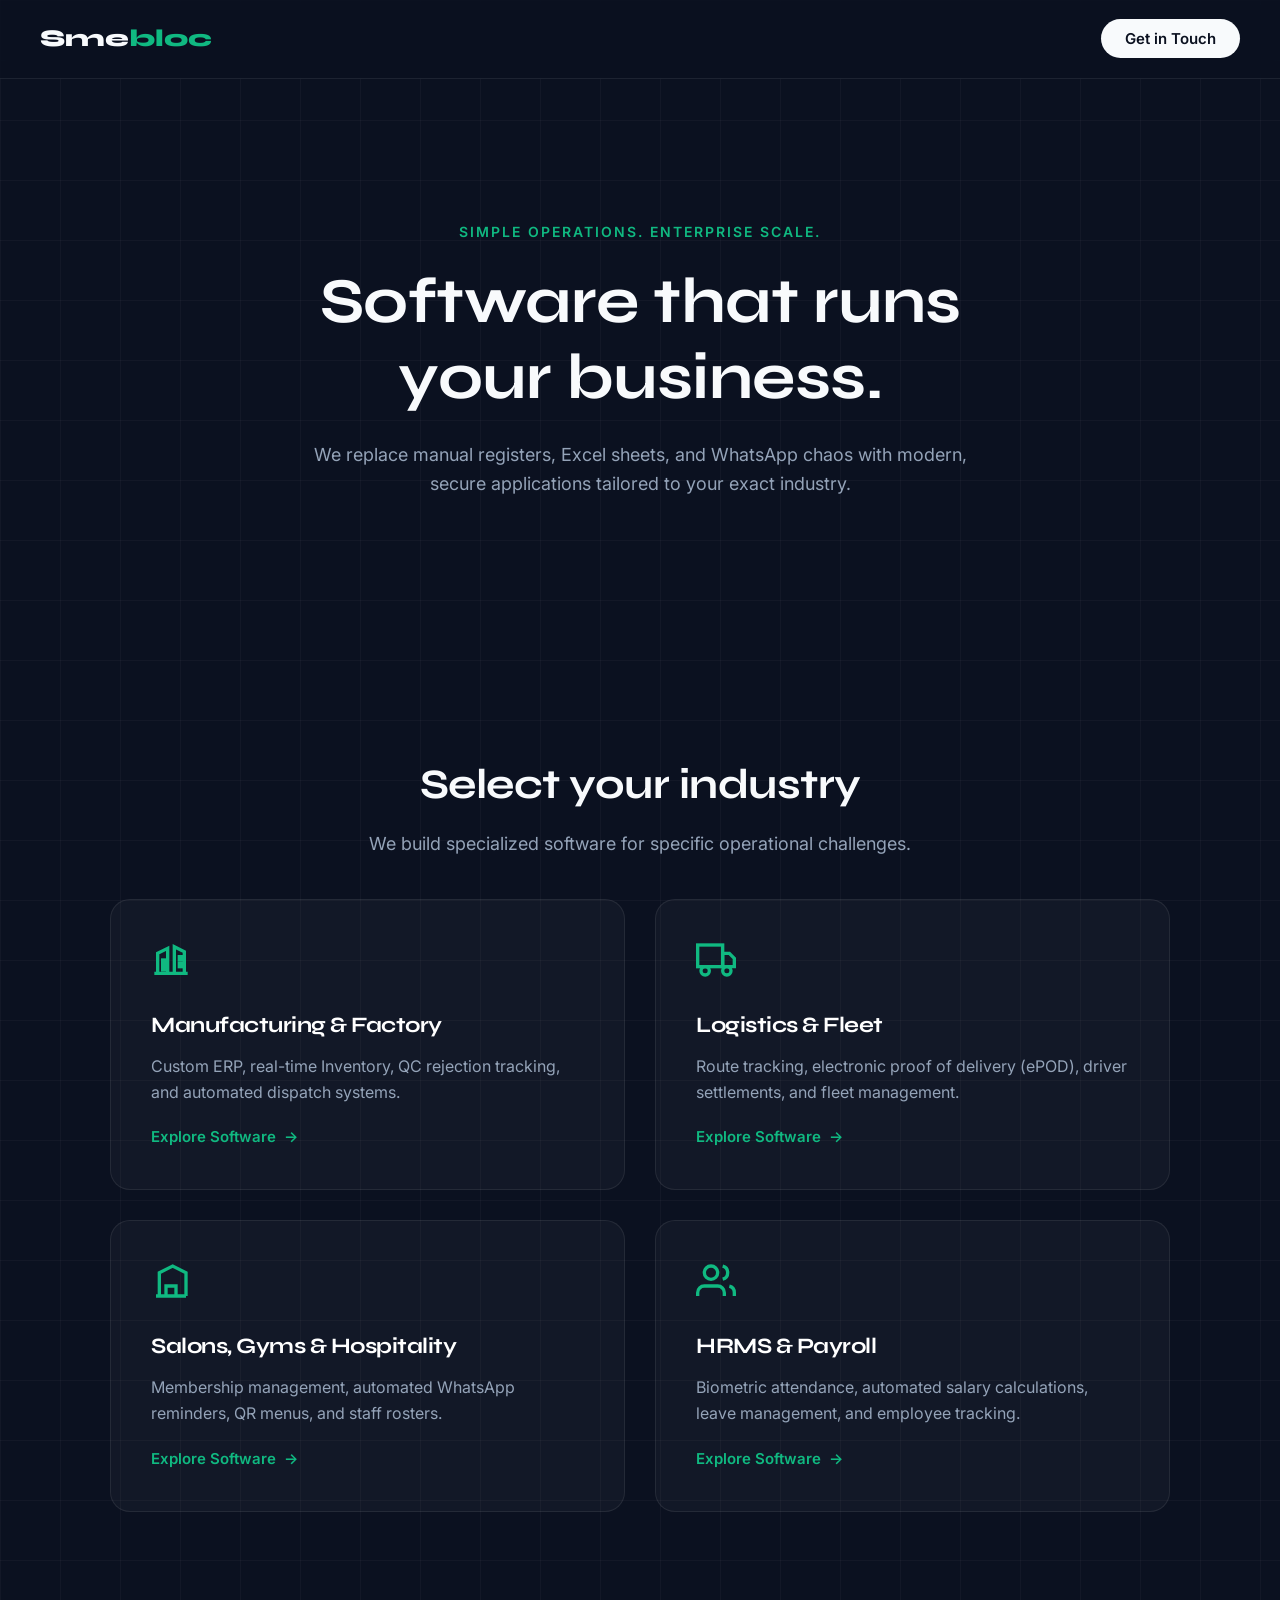
==== index.html @ c854d6fe "Add files via upload" ====
<!DOCTYPE html>
<html lang="en">
<head>
<meta charset="utf-8">
<meta name="viewport" content="width=device-width,initial-scale=1">
<title>Smebloc — Enterprise Software for SMEs</title>
<link rel="stylesheet" href="style.css">
</head>
<body>

<nav>
  <a href="index.html" class="logo">Sme<span>bloc</span></a>
  <div class="nav-links">
    <a href="https://wa.me/91XXXXXXXXXX" class="btn-nav">Get in Touch</a>
  </div>
</nav>

<section class="hero">
  <div class="tag">Simple Operations. Enterprise Scale.</div>
  <h1>Software that runs<br>your business.</h1>
  <p>We replace manual registers, Excel sheets, and WhatsApp chaos with modern, secure applications tailored to your exact industry.</p>
</section>

<section style="padding-top: 0;">
  <div class="text-center">
    <h2>Select your industry</h2>
    <p>We build specialized software for specific operational challenges.</p>
  </div>

  <div class="grid-2">
    <!-- Manufacturing -->
    <a href="manufacturing.html" class="card">
      <svg class="icon-svg" viewBox="0 0 24 24" fill="none" stroke="currentColor" stroke-width="2">
        <path d="M2 20h20M4 20V8l6-3v15M14 20V4l6 3v13"/><rect x="7" y="12" width="2" height="2"/><rect x="7" y="16" width="2" height="2"/><rect x="17" y="10" width="2" height="2"/><rect x="17" y="14" width="2" height="2"/>
      </svg>
      <h3>Manufacturing & Factory</h3>
      <p>Custom ERP, real-time Inventory, QC rejection tracking, and automated dispatch systems.</p>
      <div class="link-arrow">Explore Software <span>→</span></div>
    </a>

    <!-- Logistics -->
    <a href="logistics.html" class="card">
      <svg class="icon-svg" viewBox="0 0 24 24" fill="none" stroke="currentColor" stroke-width="2">
        <rect x="1" y="3" width="15" height="13"/><polygon points="16 8 20 8 23 11 23 16 16 16 16 8"/><circle cx="5.5" cy="18.5" r="2.5"/><circle cx="18.5" cy="18.5" r="2.5"/>
      </svg>
      <h3>Logistics & Fleet</h3>
      <p>Route tracking, electronic proof of delivery (ePOD), driver settlements, and fleet management.</p>
      <div class="link-arrow">Explore Software <span>→</span></div>
    </a>

    <!-- Hospitality & Local -->
    <a href="hospitality.html" class="card">
      <svg class="icon-svg" viewBox="0 0 24 24" fill="none" stroke="currentColor" stroke-width="2">
        <path d="M3 21h18M5 21V7l8-4 8 4v14M9 21v-6h6v6"/>
      </svg>
      <h3>Salons, Gyms & Hospitality</h3>
      <p>Membership management, automated WhatsApp reminders, QR menus, and staff rosters.</p>
      <div class="link-arrow">Explore Software <span>→</span></div>
    </a>

    <!-- HRMS -->
    <a href="hrms.html" class="card">
      <svg class="icon-svg" viewBox="0 0 24 24" fill="none" stroke="currentColor" stroke-width="2">
        <path d="M17 21v-2a4 4 0 0 0-4-4H5a4 4 0 0 0-4 4v2"/><circle cx="9" cy="7" r="4"/><path d="M23 21v-2a4 4 0 0 0-3-3.87"/><path d="M16 3.13a4 4 0 0 1 0 7.75"/>
      </svg>
      <h3>HRMS & Payroll</h3>
      <p>Biometric attendance, automated salary calculations, leave management, and employee tracking.</p>
      <div class="link-arrow">Explore Software <span>→</span></div>
    </a>
  </div>
</section>

</body>
</html>
---- style.css ----
@import url('https://fonts.googleapis.com/css2?family=Inter:wght@400;500;600&family=Syne:wght@700;800&display=swap');

:root {
  --bg: #0b1120;
  --text: #f8fafc;
  --text-muted: #94a3b8;
  --brand: #10b981;
  --brand-blue: #3b82f6;
  --surface: rgba(255, 255, 255, 0.03);
  --border: rgba(255, 255, 255, 0.08);
}

* { box-sizing: border-box; margin: 0; padding: 0; }
body {
  background-color: var(--bg);
  background-image: linear-gradient(rgba(255,255,255,0.03) 1px, transparent 1px), linear-gradient(90deg, rgba(255,255,255,0.03) 1px, transparent 1px);
  background-size: 60px 60px;
  color: var(--text);
  font-family: 'Inter', sans-serif;
  line-height: 1.6;
  overflow-x: hidden;
}

/* Navbar */
nav {
  position: fixed; top: 0; left: 0; right: 0; z-index: 100;
  padding: 20px 40px; display: flex; justify-content: space-between; align-items: center;
  background: rgba(11, 17, 32, 0.8); backdrop-filter: blur(10px); border-bottom: 1px solid var(--border);
}
.logo { font-family: 'Syne', sans-serif; font-size: 24px; font-weight: 800; text-decoration: none; color: var(--text); }
.logo span { color: var(--brand); }
.nav-links a { color: var(--text-muted); text-decoration: none; margin-left: 30px; font-size: 15px; transition: color 0.3s; }
.nav-links a:hover { color: var(--brand); }
.btn-nav { background: var(--text); color: var(--bg) !important; padding: 10px 24px; border-radius: 50px; font-weight: 600; }

/* Typography */
h1, h2, h3 { font-family: 'Syne', sans-serif; line-height: 1.2; letter-spacing: -0.5px; }
h1 { font-size: clamp(40px, 6vw, 64px); margin-bottom: 24px; }
h2 { font-size: clamp(28px, 4vw, 42px); margin-bottom: 20px; margin-top: 40px;}
h3 { font-size: 22px; margin-bottom: 16px; color: #fff;}
p { color: var(--text-muted); font-size: 18px; }

/* Sections */
section { padding: 120px 20px; max-width: 1100px; margin: 0 auto; }
.text-center { text-align: center; }

/* Hero */
.hero { height: 80vh; display: flex; flex-direction: column; justify-content: center; align-items: center; text-align: center; }
.tag { color: var(--brand); font-weight: 600; text-transform: uppercase; letter-spacing: 2px; font-size: 14px; margin-bottom: 20px; }
.hero p { max-width: 700px; margin: 0 auto; }

/* Cards Grid */
.grid-2 { display: grid; grid-template-columns: 1fr 1fr; gap: 30px; margin-top: 40px; }
.grid-3 { display: grid; grid-template-columns: repeat(3, 1fr); gap: 30px; margin-top: 40px; }
@media (max-width: 768px) { .grid-2, .grid-3 { grid-template-columns: 1fr; } }

.card {
  background: var(--surface); border: 1px solid var(--border); border-radius: 20px;
  padding: 40px; transition: all 0.3s; position: relative; overflow: hidden; text-decoration: none; display: block;
}
.card:hover { border-color: var(--brand); transform: translateY(-5px); background: rgba(255,255,255,0.05); }
.icon-svg { width: 40px; height: 40px; margin-bottom: 24px; stroke: var(--brand); }
.card p { font-size: 16px; margin-bottom: 20px; }
.link-arrow { color: var(--brand); font-weight: 600; display: flex; align-items: center; gap: 8px; font-size: 15px; }

/* Detailed Feature List */
.detail-block {
  background: rgba(255, 255, 255, 0.02);
  border-left: 3px solid var(--brand);
  padding: 30px;
  margin-bottom: 30px;
  border-radius: 0 16px 16px 0;
}
.detail-block h3 { margin-bottom: 10px; font-size: 24px;}
.detail-block p { font-size: 16px; margin-bottom: 15px; }
.feature-list { list-style: none; }
.feature-list li { position: relative; padding-left: 24px; margin-bottom: 10px; color: var(--text-muted); font-size: 15px;}
.feature-list li::before {
  content: "→"; position: absolute; left: 0; color: var(--brand); font-weight: bold;
}

/* Buttons */
.btn {
  display: inline-flex; align-items: center; justify-content: center;
  background: var(--brand); color: #fff; padding: 16px 36px; border-radius: 50px;
  font-size: 16px; font-weight: 600; text-decoration: none; transition: all 0.3s;
}
.btn:hover { background: #059669; transform: translateY(-3px); }
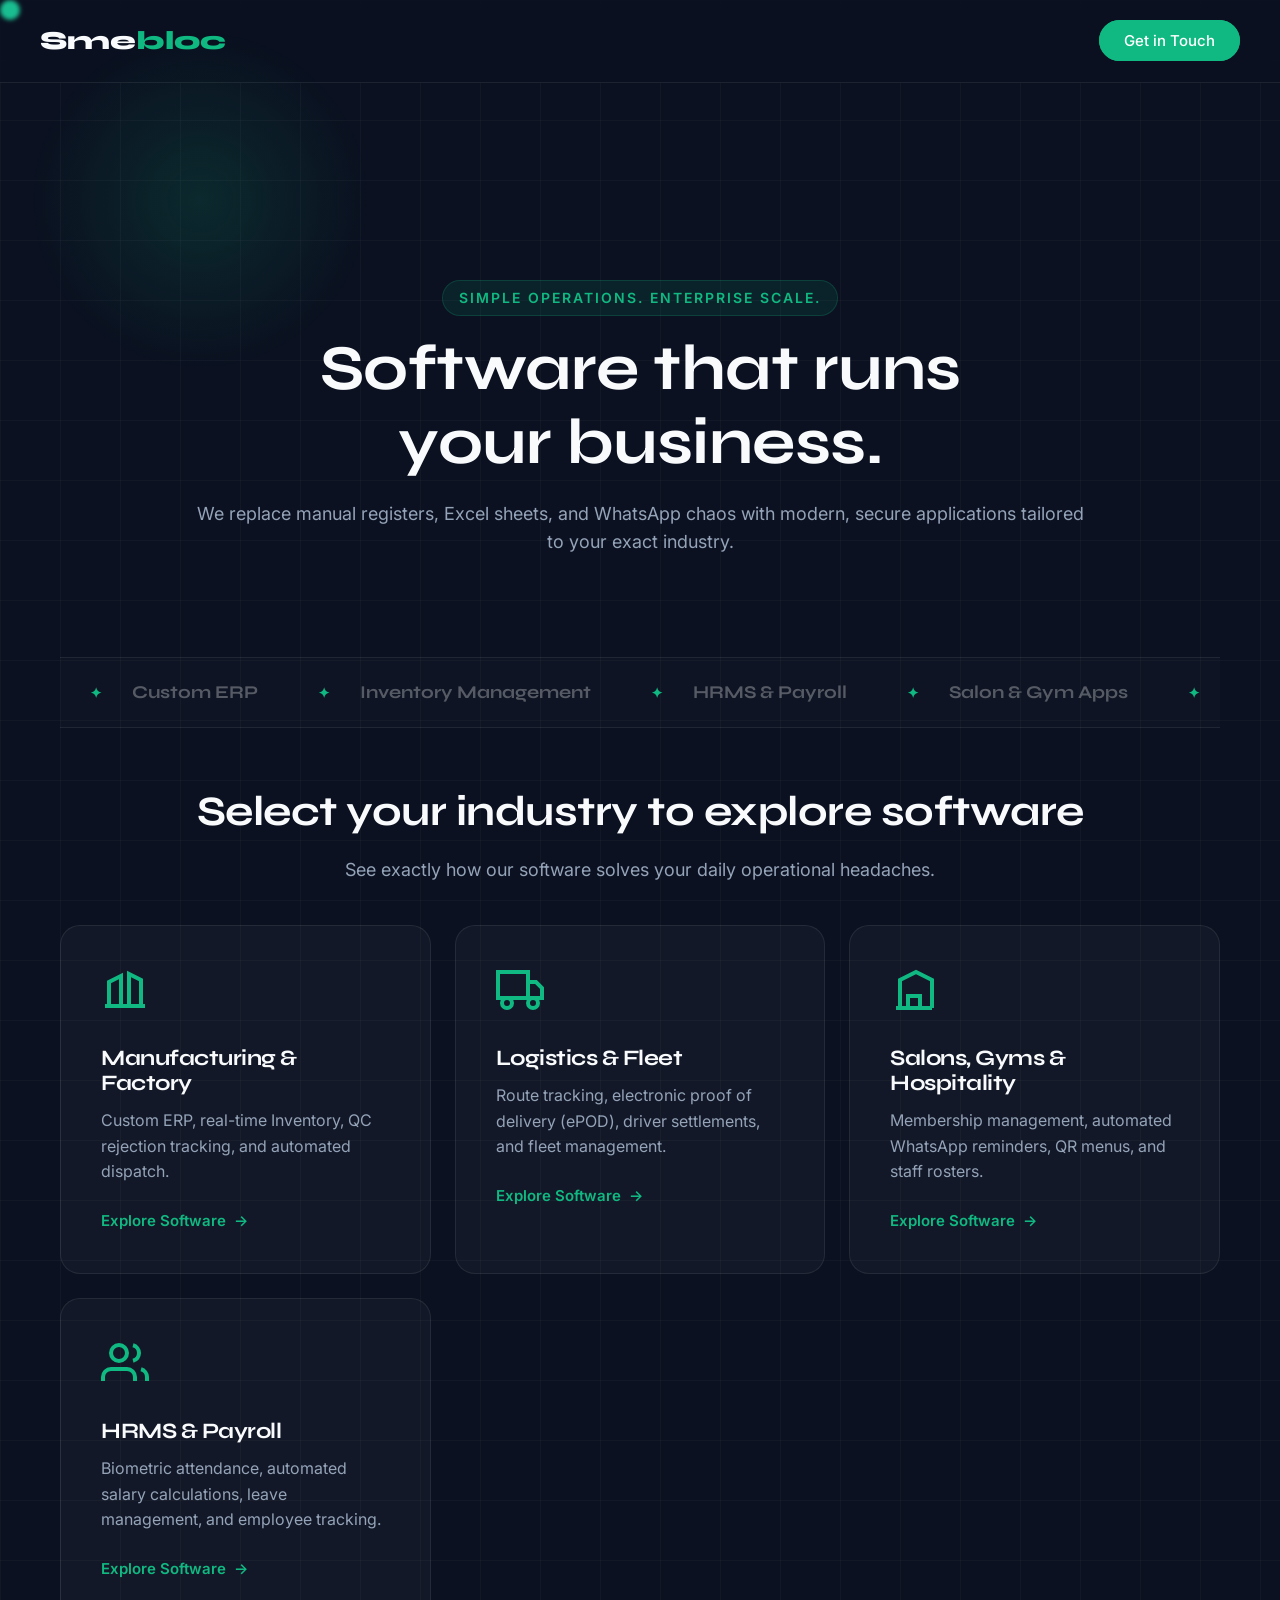
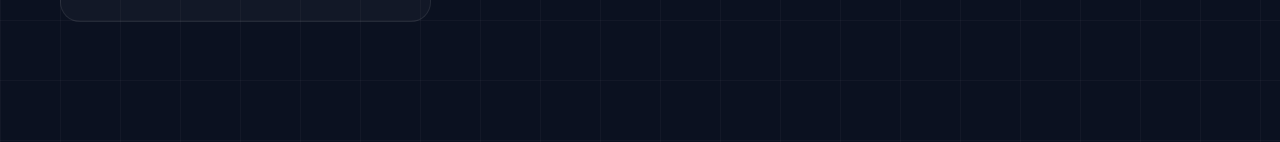
==== commit a2d2af57: "Update index.html" ====
--- a/index.html
+++ b/index.html
@@ -8,67 +8,82 @@
 </head>
 <body>
 
+<div id="cursor"></div>
+<div id="cursor-blur"></div>
+
 <nav>
   <a href="index.html" class="logo">Sme<span>bloc</span></a>
   <div class="nav-links">
-    <a href="https://wa.me/91XXXXXXXXXX" class="btn-nav">Get in Touch</a>
+    <a href="https://wa.me/91XXXXXXXXXX" class="btn-nav" target="_blank">Get in Touch</a>
   </div>
 </nav>
 
-<section class="hero">
-  <div class="tag">Simple Operations. Enterprise Scale.</div>
-  <h1>Software that runs<br>your business.</h1>
-  <p>We replace manual registers, Excel sheets, and WhatsApp chaos with modern, secure applications tailored to your exact industry.</p>
-</section>
-
-<section style="padding-top: 0;">
-  <div class="text-center">
-    <h2>Select your industry</h2>
-    <p>We build specialized software for specific operational challenges.</p>
+<section>
+  <div class="hero">
+    <div class="tag">Simple Operations. Enterprise Scale.</div>
+    <h1>Software that runs<br>your business.</h1>
+    <p>We replace manual registers, Excel sheets, and WhatsApp chaos with modern, secure applications tailored to your exact industry.</p>
   </div>
 
-  <div class="grid-2">
-    <!-- Manufacturing -->
+  <div class="marquee-wrap">
+    <div class="marquee">
+      <span>Custom ERP</span><span>Inventory Management</span><span>HRMS & Payroll</span><span>Salon & Gym Apps</span><span>QC & Rejection Tracking</span><span>ePOD Logistics</span>
+      <span>Custom ERP</span><span>Inventory Management</span><span>HRMS & Payroll</span><span>Salon & Gym Apps</span><span>QC & Rejection Tracking</span><span>ePOD Logistics</span>
+    </div>
+  </div>
+
+  <div style="text-align: center;">
+    <h2>Select your industry to explore software</h2>
+    <p>See exactly how our software solves your daily operational headaches.</p>
+  </div>
+
+  <div class="grid">
     <a href="manufacturing.html" class="card">
-      <svg class="icon-svg" viewBox="0 0 24 24" fill="none" stroke="currentColor" stroke-width="2">
-        <path d="M2 20h20M4 20V8l6-3v15M14 20V4l6 3v13"/><rect x="7" y="12" width="2" height="2"/><rect x="7" y="16" width="2" height="2"/><rect x="17" y="10" width="2" height="2"/><rect x="17" y="14" width="2" height="2"/>
-      </svg>
+      <svg class="icon-svg" viewBox="0 0 24 24" fill="none" stroke="currentColor" stroke-width="2"><path d="M2 20h20M4 20V8l6-3v15M14 20V4l6 3v13"/></svg>
       <h3>Manufacturing & Factory</h3>
-      <p>Custom ERP, real-time Inventory, QC rejection tracking, and automated dispatch systems.</p>
-      <div class="link-arrow">Explore Software <span>→</span></div>
+      <p>Custom ERP, real-time Inventory, QC rejection tracking, and automated dispatch.</p>
+      <div class="card-arrow">Explore Software <span>→</span></div>
     </a>
 
-    <!-- Logistics -->
     <a href="logistics.html" class="card">
-      <svg class="icon-svg" viewBox="0 0 24 24" fill="none" stroke="currentColor" stroke-width="2">
-        <rect x="1" y="3" width="15" height="13"/><polygon points="16 8 20 8 23 11 23 16 16 16 16 8"/><circle cx="5.5" cy="18.5" r="2.5"/><circle cx="18.5" cy="18.5" r="2.5"/>
-      </svg>
+      <svg class="icon-svg" viewBox="0 0 24 24" fill="none" stroke="currentColor" stroke-width="2"><rect x="1" y="3" width="15" height="13"/><polygon points="16 8 20 8 23 11 23 16 16 16 16 8"/><circle cx="5.5" cy="18.5" r="2.5"/><circle cx="18.5" cy="18.5" r="2.5"/></svg>
       <h3>Logistics & Fleet</h3>
       <p>Route tracking, electronic proof of delivery (ePOD), driver settlements, and fleet management.</p>
-      <div class="link-arrow">Explore Software <span>→</span></div>
+      <div class="card-arrow">Explore Software <span>→</span></div>
     </a>
 
-    <!-- Hospitality & Local -->
     <a href="hospitality.html" class="card">
-      <svg class="icon-svg" viewBox="0 0 24 24" fill="none" stroke="currentColor" stroke-width="2">
-        <path d="M3 21h18M5 21V7l8-4 8 4v14M9 21v-6h6v6"/>
-      </svg>
+      <svg class="icon-svg" viewBox="0 0 24 24" fill="none" stroke="currentColor" stroke-width="2"><path d="M3 21h18M5 21V7l8-4 8 4v14M9 21v-6h6v6"/></svg>
       <h3>Salons, Gyms & Hospitality</h3>
       <p>Membership management, automated WhatsApp reminders, QR menus, and staff rosters.</p>
-      <div class="link-arrow">Explore Software <span>→</span></div>
+      <div class="card-arrow">Explore Software <span>→</span></div>
     </a>
 
-    <!-- HRMS -->
     <a href="hrms.html" class="card">
-      <svg class="icon-svg" viewBox="0 0 24 24" fill="none" stroke="currentColor" stroke-width="2">
-        <path d="M17 21v-2a4 4 0 0 0-4-4H5a4 4 0 0 0-4 4v2"/><circle cx="9" cy="7" r="4"/><path d="M23 21v-2a4 4 0 0 0-3-3.87"/><path d="M16 3.13a4 4 0 0 1 0 7.75"/>
-      </svg>
+      <svg class="icon-svg" viewBox="0 0 24 24" fill="none" stroke="currentColor" stroke-width="2"><path d="M17 21v-2a4 4 0 0 0-4-4H5a4 4 0 0 0-4 4v2"/><circle cx="9" cy="7" r="4"/><path d="M23 21v-2a4 4 0 0 0-3-3.87"/><path d="M16 3.13a4 4 0 0 1 0 7.75"/></svg>
       <h3>HRMS & Payroll</h3>
       <p>Biometric attendance, automated salary calculations, leave management, and employee tracking.</p>
-      <div class="link-arrow">Explore Software <span>→</span></div>
+      <div class="card-arrow">Explore Software <span>→</span></div>
     </a>
   </div>
 </section>
 
+<script>
+  const cursor = document.getElementById('cursor');
+  const cursorBlur = document.getElementById('cursor-blur');
+  let mouseX = 0, mouseY = 0, cursorX = 0, cursorY = 0, blurX = 0, blurY = 0;
+
+  if (window.matchMedia("(pointer: fine)").matches) {
+    document.addEventListener('mousemove', (e) => { mouseX = e.clientX; mouseY = e.clientY; });
+    function animate() {
+      cursorX += (mouseX - cursorX) * 0.2; cursorY += (mouseY - cursorY) * 0.2;
+      cursor.style.transform = `translate(${cursorX}px, ${cursorY}px)`;
+      blurX += (mouseX - blurX) * 0.05; blurY += (mouseY - blurY) * 0.05;
+      cursorBlur.style.transform = `translate(${blurX}px, ${blurY}px)`;
+      requestAnimationFrame(animate);
+    }
+    animate();
+  }
+</script>
 </body>
-</html>+</html>
--- a/style.css
+++ b/style.css
@@ -10,7 +10,9 @@
   --border: rgba(255, 255, 255, 0.08);
 }
 
-* { box-sizing: border-box; margin: 0; padding: 0; }
+* { box-sizing: border-box; margin: 0; padding: 0; cursor: none; }
+@media (max-width: 768px) { * { cursor: auto; } }
+
 body {
   background-color: var(--bg);
   background-image: linear-gradient(rgba(255,255,255,0.03) 1px, transparent 1px), linear-gradient(90deg, rgba(255,255,255,0.03) 1px, transparent 1px);
@@ -21,68 +23,93 @@
   overflow-x: hidden;
 }
 
+/* Custom Cursor */
+#cursor {
+  position: fixed; top: 0; left: 0; width: 20px; height: 20px;
+  background: var(--brand); border-radius: 50%; pointer-events: none;
+  z-index: 9999; transform: translate(-50%, -50%);
+  transition: width 0.3s, height 0.3s; mix-blend-mode: screen; filter: blur(2px);
+}
+#cursor-blur {
+  position: fixed; top: 0; left: 0; width: 400px; height: 400px;
+  background: radial-gradient(circle, rgba(16,185,129,0.15) 0%, transparent 60%);
+  border-radius: 50%; pointer-events: none; z-index: 9998;
+  transform: translate(-50%, -50%);
+}
+@media (max-width: 768px) { #cursor, #cursor-blur { display: none; } }
+
 /* Navbar */
 nav {
   position: fixed; top: 0; left: 0; right: 0; z-index: 100;
   padding: 20px 40px; display: flex; justify-content: space-between; align-items: center;
-  background: rgba(11, 17, 32, 0.8); backdrop-filter: blur(10px); border-bottom: 1px solid var(--border);
+  background: rgba(11, 17, 32, 0.8); backdrop-filter: blur(12px); border-bottom: 1px solid var(--border);
 }
-.logo { font-family: 'Syne', sans-serif; font-size: 24px; font-weight: 800; text-decoration: none; color: var(--text); }
+.logo { font-family: 'Syne', sans-serif; font-size: 26px; font-weight: 800; text-decoration: none; color: var(--text); }
 .logo span { color: var(--brand); }
-.nav-links a { color: var(--text-muted); text-decoration: none; margin-left: 30px; font-size: 15px; transition: color 0.3s; }
+.nav-links a { color: var(--text-muted); text-decoration: none; margin-left: 25px; font-size: 15px; transition: color 0.3s; font-weight: 500; }
 .nav-links a:hover { color: var(--brand); }
-.btn-nav { background: var(--text); color: var(--bg) !important; padding: 10px 24px; border-radius: 50px; font-weight: 600; }
+.btn-nav { background: var(--brand); color: #fff !important; padding: 10px 24px; border-radius: 50px; font-weight: 600; border: 1px solid var(--brand); }
+.btn-nav:hover { background: transparent; color: var(--brand) !important; }
 
 /* Typography */
-h1, h2, h3 { font-family: 'Syne', sans-serif; line-height: 1.2; letter-spacing: -0.5px; }
-h1 { font-size: clamp(40px, 6vw, 64px); margin-bottom: 24px; }
-h2 { font-size: clamp(28px, 4vw, 42px); margin-bottom: 20px; margin-top: 40px;}
-h3 { font-size: 22px; margin-bottom: 16px; color: #fff;}
-p { color: var(--text-muted); font-size: 18px; }
+h1, h2, h3 { font-family: 'Syne', sans-serif; line-height: 1.15; letter-spacing: -0.5px; }
+h1 { font-size: clamp(40px, 6vw, 64px); margin-bottom: 20px; }
+h2 { font-size: clamp(28px, 4vw, 42px); margin-bottom: 20px; }
+h3 { font-size: 24px; margin-bottom: 12px; color: var(--brand); }
+p { color: var(--text-muted); font-size: 18px; margin-bottom: 20px; }
 
 /* Sections */
-section { padding: 120px 20px; max-width: 1100px; margin: 0 auto; }
-.text-center { text-align: center; }
+section { padding: 120px 20px; max-width: 1200px; margin: 0 auto; }
 
 /* Hero */
-.hero { height: 80vh; display: flex; flex-direction: column; justify-content: center; align-items: center; text-align: center; }
-.tag { color: var(--brand); font-weight: 600; text-transform: uppercase; letter-spacing: 2px; font-size: 14px; margin-bottom: 20px; }
-.hero p { max-width: 700px; margin: 0 auto; }
+.hero { padding-top: 160px; padding-bottom: 80px; text-align: center; max-width: 900px; margin: 0 auto; }
+.tag { color: var(--brand); font-weight: 600; text-transform: uppercase; letter-spacing: 2px; font-size: 14px; margin-bottom: 16px; display: inline-block; background: rgba(16,185,129,0.1); padding: 6px 16px; border-radius: 20px; border: 1px solid rgba(16,185,129,0.2); }
 
-/* Cards Grid */
-.grid-2 { display: grid; grid-template-columns: 1fr 1fr; gap: 30px; margin-top: 40px; }
-.grid-3 { display: grid; grid-template-columns: repeat(3, 1fr); gap: 30px; margin-top: 40px; }
-@media (max-width: 768px) { .grid-2, .grid-3 { grid-template-columns: 1fr; } }
+/* Marquee */
+.marquee-wrap { overflow: hidden; white-space: nowrap; padding: 20px 0; border-top: 1px solid var(--border); border-bottom: 1px solid var(--border); background: rgba(255,255,255,0.01); margin-bottom: 60px;}
+.marquee { display: inline-block; animation: marquee 20s linear infinite; }
+.marquee span { font-family: 'Syne', sans-serif; font-size: 18px; font-weight: 700; color: rgba(255,255,255,0.3); margin: 0 30px; }
+.marquee span::before { content: '✦'; color: var(--brand); margin-right: 30px; font-size: 14px; }
+@keyframes marquee { 0% { transform: translateX(0); } 100% { transform: translateX(-50%); } }
 
+/* Grid & Cards */
+.grid { display: grid; grid-template-columns: repeat(auto-fit, minmax(300px, 1fr)); gap: 24px; margin-top: 40px; }
 .card {
   background: var(--surface); border: 1px solid var(--border); border-radius: 20px;
-  padding: 40px; transition: all 0.3s; position: relative; overflow: hidden; text-decoration: none; display: block;
+  padding: 40px; transition: all 0.3s; text-decoration: none; display: block; position: relative;
 }
-.card:hover { border-color: var(--brand); transform: translateY(-5px); background: rgba(255,255,255,0.05); }
-.icon-svg { width: 40px; height: 40px; margin-bottom: 24px; stroke: var(--brand); }
-.card p { font-size: 16px; margin-bottom: 20px; }
-.link-arrow { color: var(--brand); font-weight: 600; display: flex; align-items: center; gap: 8px; font-size: 15px; }
+.card:hover { border-color: var(--brand); transform: translateY(-8px); background: rgba(255,255,255,0.05); box-shadow: 0 20px 40px rgba(0,0,0,0.4); }
+.icon-svg { width: 48px; height: 48px; margin-bottom: 24px; stroke: var(--brand); }
+.card h3 { color: var(--text); font-size: 22px; }
+.card p { font-size: 16px; margin-bottom: 0; }
+.card-arrow { margin-top: 24px; color: var(--brand); font-weight: 600; display: flex; align-items: center; gap: 8px; font-size: 15px; }
 
-/* Detailed Feature List */
-.detail-block {
-  background: rgba(255, 255, 255, 0.02);
-  border-left: 3px solid var(--brand);
-  padding: 30px;
-  margin-bottom: 30px;
-  border-radius: 0 16px 16px 0;
-}
-.detail-block h3 { margin-bottom: 10px; font-size: 24px;}
-.detail-block p { font-size: 16px; margin-bottom: 15px; }
-.feature-list { list-style: none; }
-.feature-list li { position: relative; padding-left: 24px; margin-bottom: 10px; color: var(--text-muted); font-size: 15px;}
-.feature-list li::before {
-  content: "→"; position: absolute; left: 0; color: var(--brand); font-weight: bold;
-}
+/* Detail Pages */
+.detail-hero { padding-top: 160px; margin-bottom: 40px; border-bottom: 1px solid var(--border); padding-bottom: 40px; text-align: center;}
+.back-btn { display: inline-flex; align-items: center; gap: 8px; color: var(--text-muted); text-decoration: none; margin-bottom: 20px; font-weight: 500; }
+.back-btn:hover { color: var(--brand); }
 
-/* Buttons */
-.btn {
-  display: inline-flex; align-items: center; justify-content: center;
-  background: var(--brand); color: #fff; padding: 16px 36px; border-radius: 50px;
-  font-size: 16px; font-weight: 600; text-decoration: none; transition: all 0.3s;
-}
-.btn:hover { background: #059669; transform: translateY(-3px); }+/* Split Layout */
+.split-layout { display: grid; grid-template-columns: 1fr 1fr; gap: 50px; align-items: center; margin-bottom: 60px; }
+@media (max-width: 900px) { .split-layout { grid-template-columns: 1fr; } }
+
+.detail-block { background: rgba(255, 255, 255, 0.02); border-left: 4px solid var(--brand); padding: 30px; border-radius: 0 16px 16px 0; }
+.feature-list { list-style: none; margin-top: 15px; }
+.feature-list li { position: relative; padding-left: 24px; margin-bottom: 12px; color: var(--text-muted); font-size: 16px; }
+.feature-list li::before { content: "→"; position: absolute; left: 0; color: var(--brand); font-weight: bold; }
+.impact-box { background: rgba(16, 185, 129, 0.08); border: 1px solid rgba(16, 185, 129, 0.2); padding: 16px 20px; border-radius: 10px; margin-top: 20px; color: #d1fae5; font-size: 15px; }
+
+/* UI Mockup */
+.ui-mockup { background: #0f172a; border: 1px solid var(--border); border-radius: 12px; box-shadow: 0 30px 60px rgba(0,0,0,0.5); overflow: hidden; }
+.ui-header { background: #1e293b; padding: 12px 20px; display: flex; gap: 8px; border-bottom: 1px solid var(--border); }
+.ui-dot { width: 10px; height: 10px; border-radius: 50%; }
+.ui-dot.r { background: #ef4444; } .ui-dot.y { background: #f59e0b; } .ui-dot.g { background: #10b981; }
+.ui-body { padding: 30px; }
+.ui-row { display: flex; justify-content: space-between; margin-bottom: 15px; align-items: center; }
+.ui-bar { height: 8px; background: rgba(255,255,255,0.1); border-radius: 4px; width: 100%; margin-top: 8px; }
+.ui-bar-fill { height: 100%; background: var(--brand); border-radius: 4px; }
+.ui-chart { display: flex; align-items: flex-end; gap: 10px; height: 120px; margin-top: 20px; border-bottom: 1px solid rgba(255,255,255,0.1); padding-bottom: 10px;}
+.ui-chart-bar { width: 100%; background: var(--brand-blue); border-radius: 4px 4px 0 0; opacity: 0.8; }
+
+.btn { display: inline-flex; background: var(--brand); color: #fff; padding: 16px 36px; border-radius: 50px; font-size: 16px; font-weight: 600; text-decoration: none; transition: all 0.3s; border: 1px solid var(--brand); }
+.btn:hover { background: transparent; color: var(--brand); }
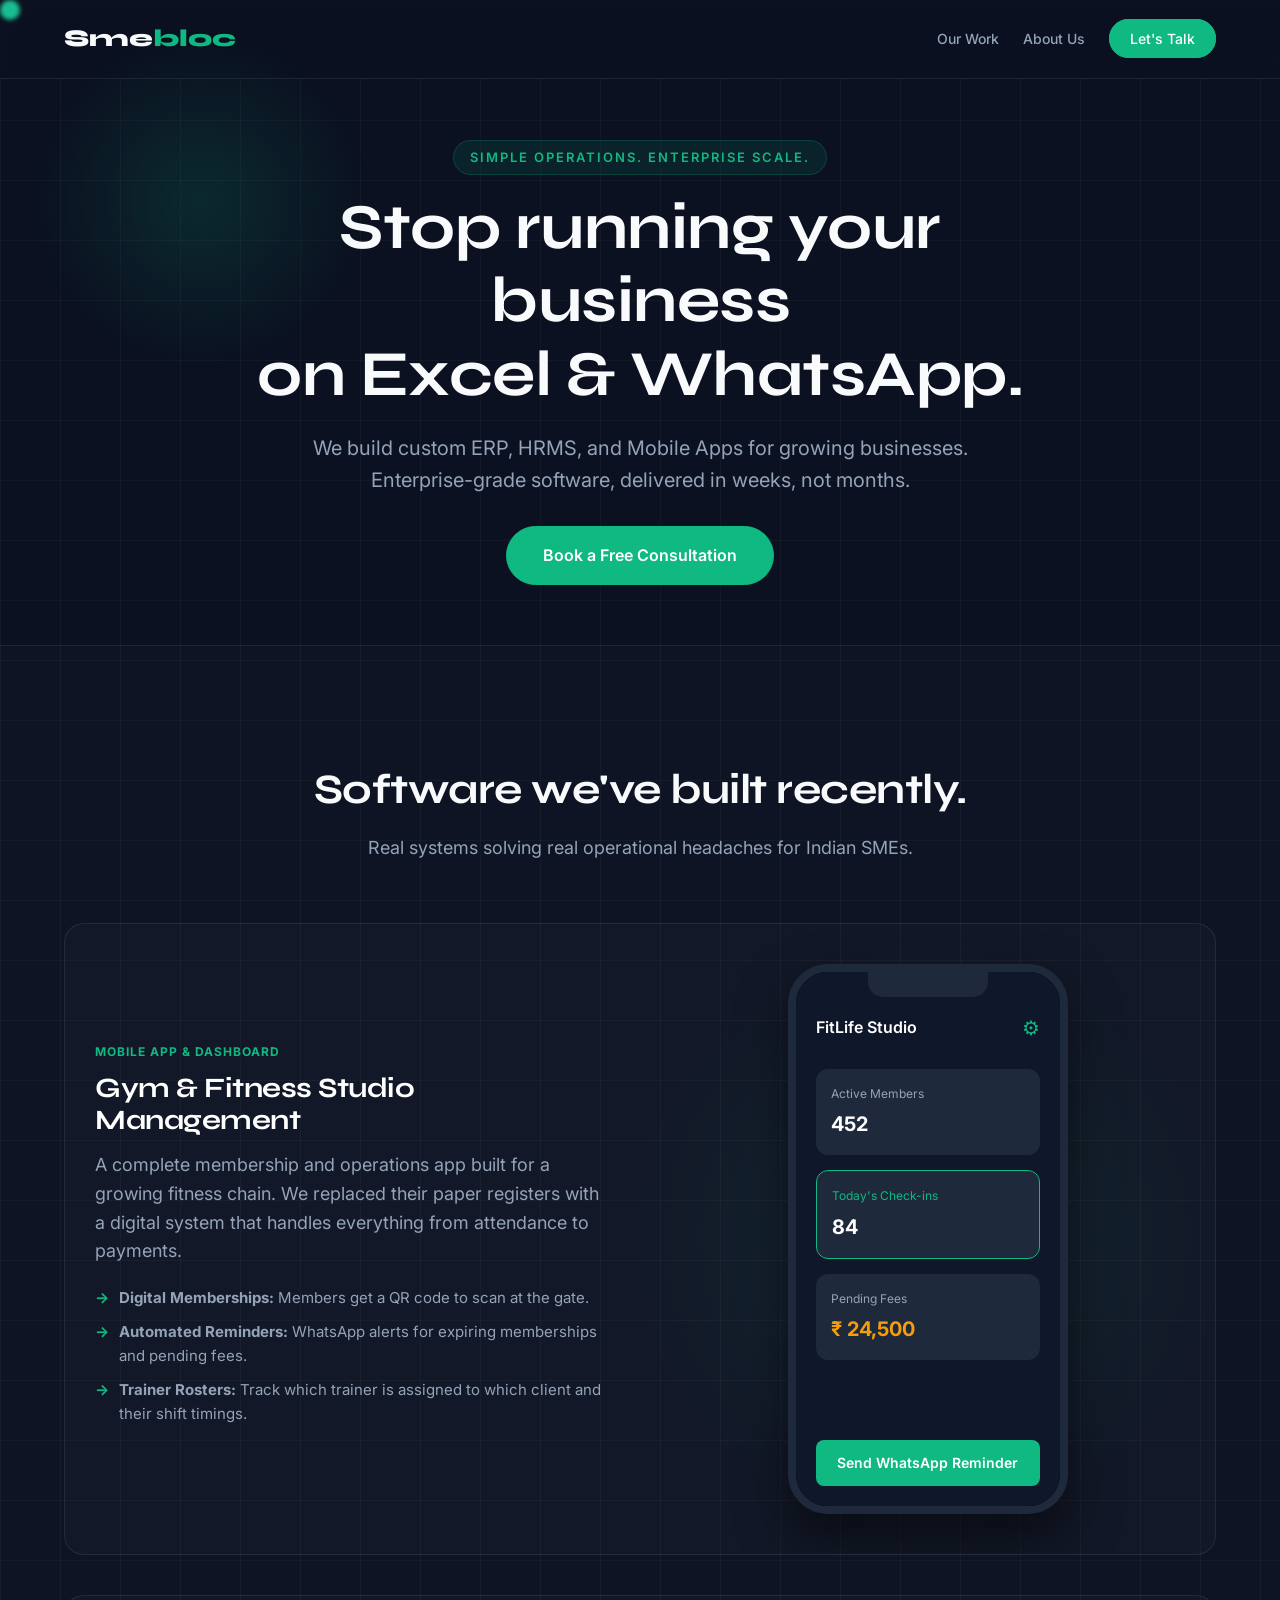
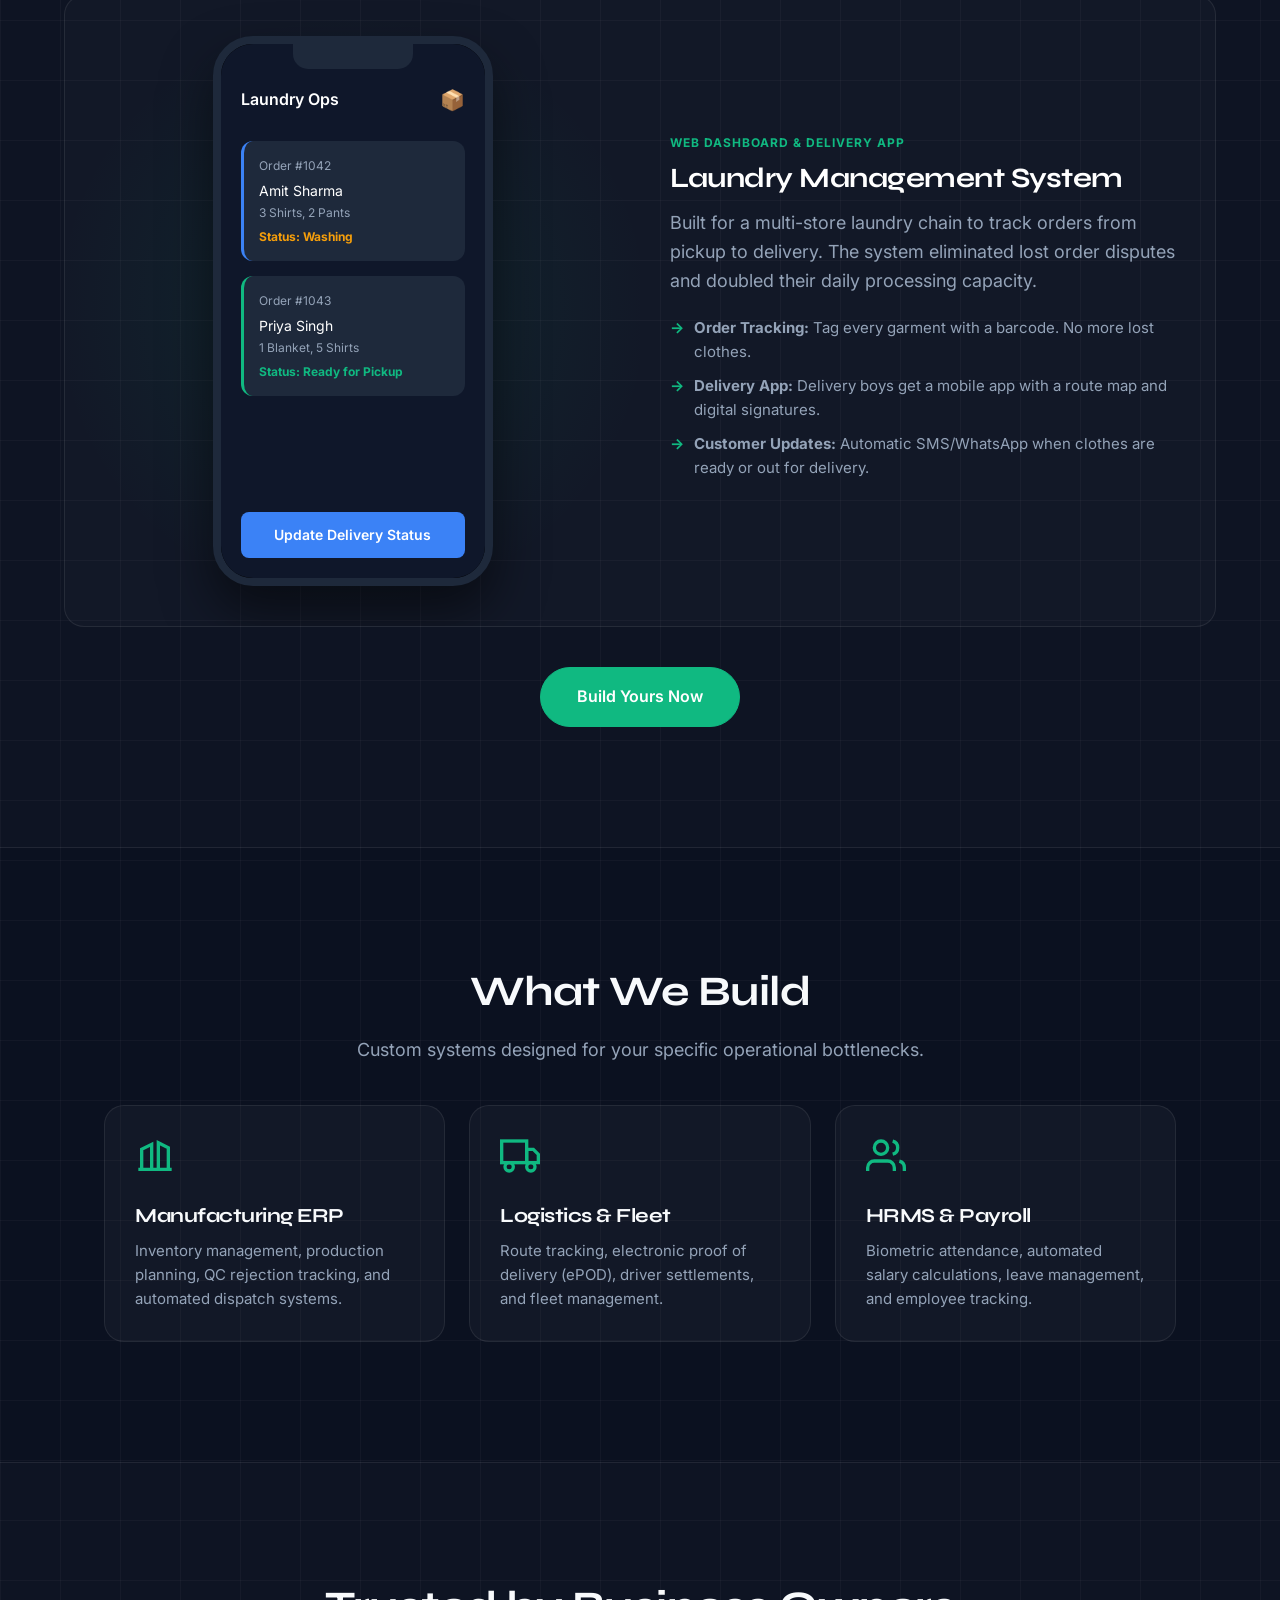
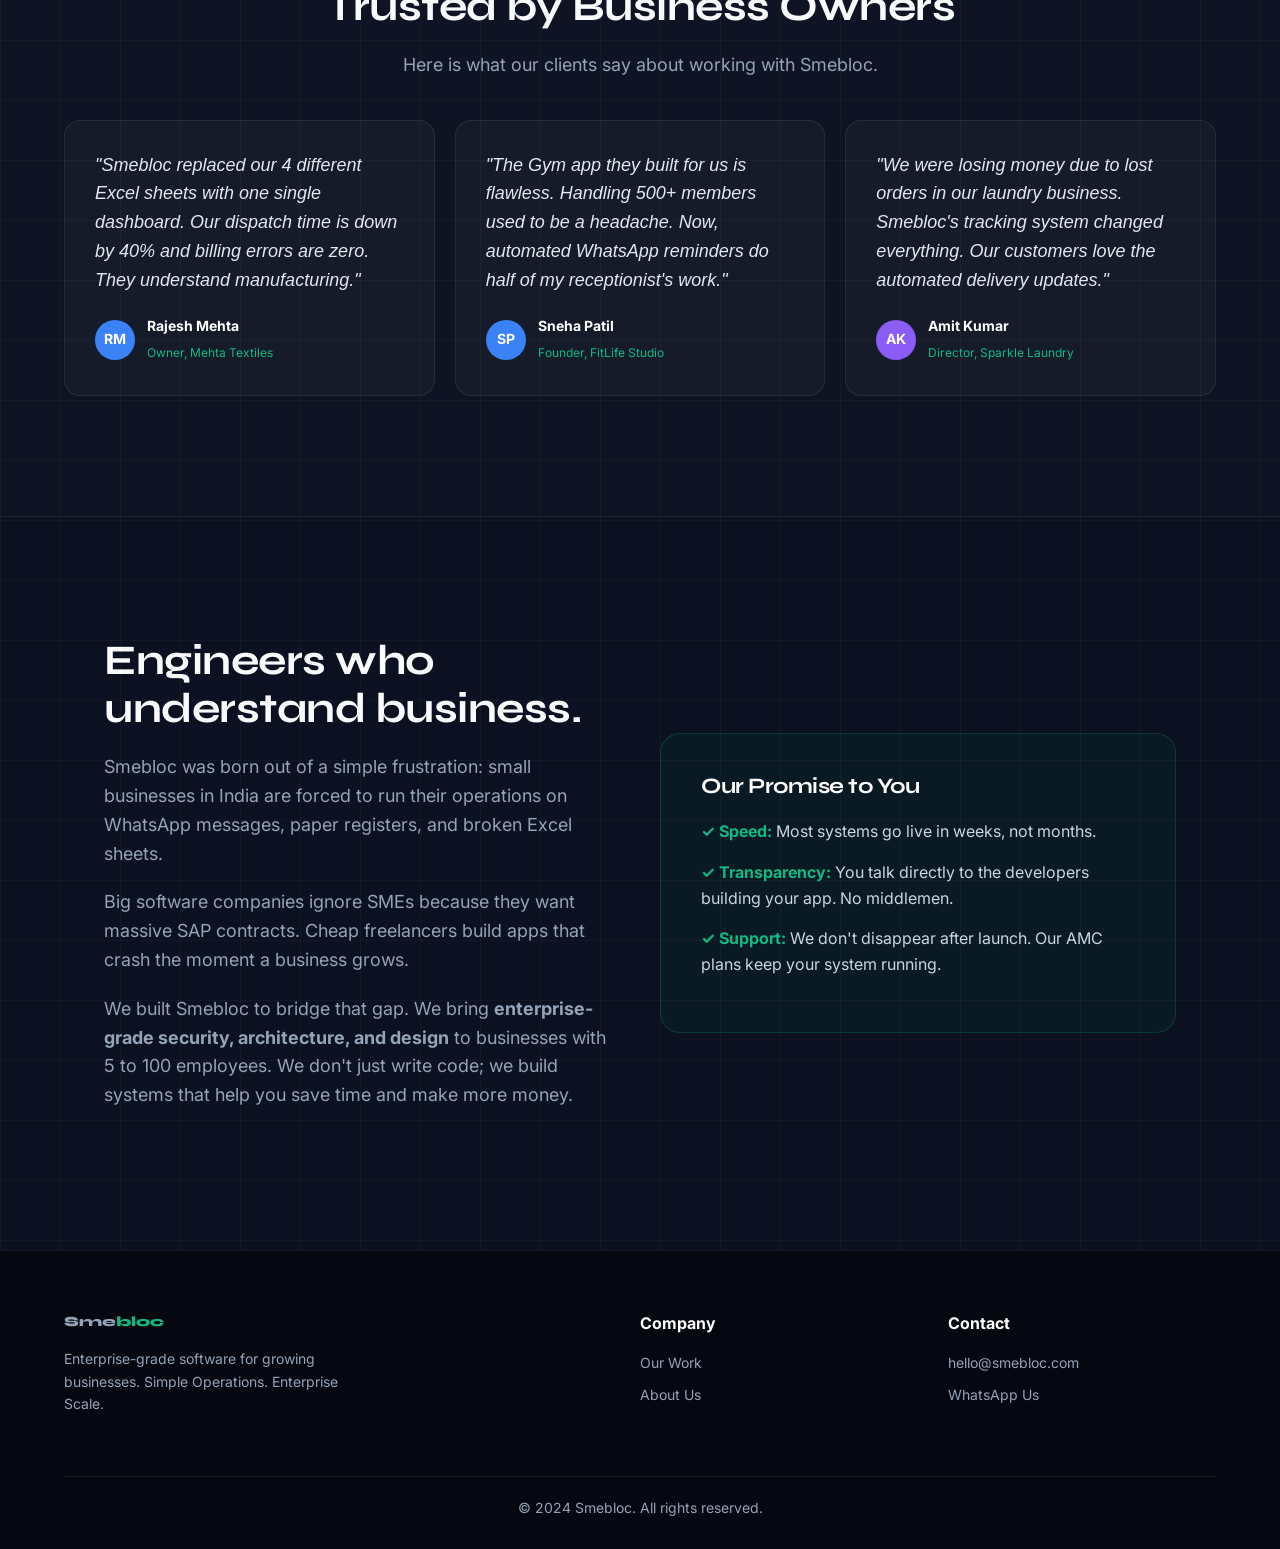
==== commit 47bc51c6: "Update index.html" ====
--- a/index.html
+++ b/index.html
@@ -14,66 +14,232 @@
 <nav>
   <a href="index.html" class="logo">Sme<span>bloc</span></a>
   <div class="nav-links">
-    <a href="https://wa.me/91XXXXXXXXXX" class="btn-nav" target="_blank">Get in Touch</a>
+    <a href="#work">Our Work</a>
+    <a href="#about">About Us</a>
+    <a href="https://wa.me/91XXXXXXXXXX" class="btn-nav" target="_blank">Let's Talk</a>
   </div>
 </nav>
 
+<!-- HERO SECTION (3-Second Hook) -->
+<section class="hero">
+  <div class="tag">Simple Operations. Enterprise Scale.</div>
+  <h1>Stop running your business<br>on Excel & WhatsApp.</h1>
+  <p style="font-size: 20px; max-width: 700px; margin: 0 auto 30px;">We build custom ERP, HRMS, and Mobile Apps for growing businesses. Enterprise-grade software, delivered in weeks, not months.</p>
+  <a href="https://wa.me/91XXXXXXXXXX" class="btn" target="_blank">Book a Free Consultation</a>
+</section>
+
+<!-- CASE STUDIES / REAL WORK (Visuals + Details) -->
+<section id="work" style="background: rgba(255,255,255,0.01); border-top: 1px solid var(--border); border-bottom: 1px solid var(--border); max-width: 100%;">
+  <div style="max-width: 1200px; margin: 0 auto;">
+    <div style="text-align: center; margin-bottom: 60px;">
+      <h2>Software we've built recently.</h2>
+      <p>Real systems solving real operational headaches for Indian SMEs.</p>
+    </div>
+
+    <!-- Case Study 1: Gym App -->
+    <div class="case-study">
+      <div class="cs-split">
+        <div class="cs-content">
+          <span class="cs-tag">Mobile App & Dashboard</span>
+          <h3>Gym & Fitness Studio Management</h3>
+          <p>A complete membership and operations app built for a growing fitness chain. We replaced their paper registers with a digital system that handles everything from attendance to payments.</p>
+          <ul>
+            <li><strong>Digital Memberships:</strong> Members get a QR code to scan at the gate.</li>
+            <li><strong>Automated Reminders:</strong> WhatsApp alerts for expiring memberships and pending fees.</li>
+            <li><strong>Trainer Rosters:</strong> Track which trainer is assigned to which client and their shift timings.</li>
+          </ul>
+        </div>
+        <div class="cs-visual">
+          <!-- Gym App Mockup -->
+          <div class="phone-mockup">
+            <div class="phone-notch"></div>
+            <div class="app-screen">
+              <div class="app-header">
+                <div class="app-title">FitLife Studio</div>
+                <div style="color:var(--brand); font-size:20px;">⚙</div>
+              </div>
+              <div class="app-card">
+                <div class="app-card-title">Active Members</div>
+                <div class="app-card-value">452</div>
+              </div>
+              <div class="app-card" style="border: 1px solid var(--brand);">
+                <div class="app-card-title" style="color:#10b981;">Today's Check-ins</div>
+                <div class="app-card-value">84</div>
+              </div>
+              <div class="app-card">
+                <div class="app-card-title">Pending Fees</div>
+                <div class="app-card-value" style="color:#f59e0b;">₹ 24,500</div>
+              </div>
+              <div class="app-btn">Send WhatsApp Reminder</div>
+            </div>
+          </div>
+        </div>
+      </div>
+    </div>
+
+    <!-- Case Study 2: Laundry App -->
+    <div class="case-study">
+      <div class="cs-split">
+        <div class="cs-visual">
+          <!-- Laundry App Mockup -->
+          <div class="phone-mockup">
+            <div class="phone-notch"></div>
+            <div class="app-screen">
+              <div class="app-header">
+                <div class="app-title">Laundry Ops</div>
+                <div style="color:var(--brand-blue); font-size:20px;">📦</div>
+              </div>
+              <div class="app-card" style="border-left: 3px solid #3b82f6;">
+                <div class="app-card-title">Order #1042</div>
+                <div style="color:#fff; font-size:14px; margin-top:5px;">Amit Sharma</div>
+                <div style="color:#94a3b8; font-size:12px;">3 Shirts, 2 Pants</div>
+                <div style="color:#f59e0b; font-size:12px; margin-top:5px; font-weight:bold;">Status: Washing</div>
+              </div>
+              <div class="app-card" style="border-left: 3px solid #10b981;">
+                <div class="app-card-title">Order #1043</div>
+                <div style="color:#fff; font-size:14px; margin-top:5px;">Priya Singh</div>
+                <div style="color:#94a3b8; font-size:12px;">1 Blanket, 5 Shirts</div>
+                <div style="color:#10b981; font-size:12px; margin-top:5px; font-weight:bold;">Status: Ready for Pickup</div>
+              </div>
+              <div class="app-btn" style="background:#3b82f6;">Update Delivery Status</div>
+            </div>
+          </div>
+        </div>
+        <div class="cs-content">
+          <span class="cs-tag">Web Dashboard & Delivery App</span>
+          <h3>Laundry Management System</h3>
+          <p>Built for a multi-store laundry chain to track orders from pickup to delivery. The system eliminated lost order disputes and doubled their daily processing capacity.</p>
+          <ul>
+            <li><strong>Order Tracking:</strong> Tag every garment with a barcode. No more lost clothes.</li>
+            <li><strong>Delivery App:</strong> Delivery boys get a mobile app with a route map and digital signatures.</li>
+            <li><strong>Customer Updates:</strong> Automatic SMS/WhatsApp when clothes are ready or out for delivery.</li>
+          </ul>
+        </div>
+      </div>
+    </div>
+
+    <div style="text-align: center; margin-top: 40px;">
+      <a href="https://wa.me/91XXXXXXXXXX" class="btn" target="_blank">Build Yours Now</a>
+    </div>
+  </div>
+</section>
+
+<!-- CORE SERVICES -->
 <section>
-  <div class="hero">
-    <div class="tag">Simple Operations. Enterprise Scale.</div>
-    <h1>Software that runs<br>your business.</h1>
-    <p>We replace manual registers, Excel sheets, and WhatsApp chaos with modern, secure applications tailored to your exact industry.</p>
-  </div>
-
-  <div class="marquee-wrap">
-    <div class="marquee">
-      <span>Custom ERP</span><span>Inventory Management</span><span>HRMS & Payroll</span><span>Salon & Gym Apps</span><span>QC & Rejection Tracking</span><span>ePOD Logistics</span>
-      <span>Custom ERP</span><span>Inventory Management</span><span>HRMS & Payroll</span><span>Salon & Gym Apps</span><span>QC & Rejection Tracking</span><span>ePOD Logistics</span>
-    </div>
-  </div>
-
-  <div style="text-align: center;">
-    <h2>Select your industry to explore software</h2>
-    <p>See exactly how our software solves your daily operational headaches.</p>
-  </div>
-
+  <div style="text-align: center; margin-bottom: 40px;">
+    <h2>What We Build</h2>
+    <p>Custom systems designed for your specific operational bottlenecks.</p>
+  </div>
   <div class="grid">
-    <a href="manufacturing.html" class="card">
+    <div class="card">
       <svg class="icon-svg" viewBox="0 0 24 24" fill="none" stroke="currentColor" stroke-width="2"><path d="M2 20h20M4 20V8l6-3v15M14 20V4l6 3v13"/></svg>
-      <h3>Manufacturing & Factory</h3>
-      <p>Custom ERP, real-time Inventory, QC rejection tracking, and automated dispatch.</p>
-      <div class="card-arrow">Explore Software <span>→</span></div>
-    </a>
-
-    <a href="logistics.html" class="card">
+      <h3>Manufacturing ERP</h3>
+      <p>Inventory management, production planning, QC rejection tracking, and automated dispatch systems.</p>
+    </div>
+    <div class="card">
       <svg class="icon-svg" viewBox="0 0 24 24" fill="none" stroke="currentColor" stroke-width="2"><rect x="1" y="3" width="15" height="13"/><polygon points="16 8 20 8 23 11 23 16 16 16 16 8"/><circle cx="5.5" cy="18.5" r="2.5"/><circle cx="18.5" cy="18.5" r="2.5"/></svg>
       <h3>Logistics & Fleet</h3>
       <p>Route tracking, electronic proof of delivery (ePOD), driver settlements, and fleet management.</p>
-      <div class="card-arrow">Explore Software <span>→</span></div>
-    </a>
-
-    <a href="hospitality.html" class="card">
-      <svg class="icon-svg" viewBox="0 0 24 24" fill="none" stroke="currentColor" stroke-width="2"><path d="M3 21h18M5 21V7l8-4 8 4v14M9 21v-6h6v6"/></svg>
-      <h3>Salons, Gyms & Hospitality</h3>
-      <p>Membership management, automated WhatsApp reminders, QR menus, and staff rosters.</p>
-      <div class="card-arrow">Explore Software <span>→</span></div>
-    </a>
-
-    <a href="hrms.html" class="card">
+    </div>
+    <div class="card">
       <svg class="icon-svg" viewBox="0 0 24 24" fill="none" stroke="currentColor" stroke-width="2"><path d="M17 21v-2a4 4 0 0 0-4-4H5a4 4 0 0 0-4 4v2"/><circle cx="9" cy="7" r="4"/><path d="M23 21v-2a4 4 0 0 0-3-3.87"/><path d="M16 3.13a4 4 0 0 1 0 7.75"/></svg>
       <h3>HRMS & Payroll</h3>
       <p>Biometric attendance, automated salary calculations, leave management, and employee tracking.</p>
-      <div class="card-arrow">Explore Software <span>→</span></div>
-    </a>
-  </div>
-</section>
+    </div>
+  </div>
+</section>
+
+<!-- TESTIMONIALS -->
+<section style="background: rgba(255,255,255,0.01); border-top: 1px solid var(--border); border-bottom: 1px solid var(--border); max-width: 100%;">
+  <div style="max-width: 1200px; margin: 0 auto;">
+    <div style="text-align: center;">
+      <h2>Trusted by Business Owners</h2>
+      <p>Here is what our clients say about working with Smebloc.</p>
+    </div>
+    <div class="testimonial-grid">
+      <div class="testimonial">
+        <p>"Smebloc replaced our 4 different Excel sheets with one single dashboard. Our dispatch time is down by 40% and billing errors are zero. They understand manufacturing."</p>
+        <div class="t-author">
+          <div class="t-avatar">RM</div>
+          <div class="t-info">
+            <h4>Rajesh Mehta</h4>
+            <span>Owner, Mehta Textiles</span>
+          </div>
+        </div>
+      </div>
+      <div class="testimonial">
+        <p>"The Gym app they built for us is flawless. Handling 500+ members used to be a headache. Now, automated WhatsApp reminders do half of my receptionist's work."</p>
+        <div class="t-author">
+          <div class="t-avatar" style="background:#3b82f6;">SP</div>
+          <div class="t-info">
+            <h4>Sneha Patil</h4>
+            <span>Founder, FitLife Studio</span>
+          </div>
+        </div>
+      </div>
+      <div class="testimonial">
+        <p>"We were losing money due to lost orders in our laundry business. Smebloc's tracking system changed everything. Our customers love the automated delivery updates."</p>
+        <div class="t-author">
+          <div class="t-avatar" style="background:#8b5cf6;">AK</div>
+          <div class="t-info">
+            <h4>Amit Kumar</h4>
+            <span>Director, Sparkle Laundry</span>
+          </div>
+        </div>
+      </div>
+    </div>
+  </div>
+</section>
+
+<!-- ABOUT US -->
+<section id="about">
+  <div class="about-grid">
+    <div>
+      <h2>Engineers who understand business.</h2>
+      <p>Smebloc was born out of a simple frustration: small businesses in India are forced to run their operations on WhatsApp messages, paper registers, and broken Excel sheets.</p>
+      <p>Big software companies ignore SMEs because they want massive SAP contracts. Cheap freelancers build apps that crash the moment a business grows.</p>
+      <p>We built Smebloc to bridge that gap. We bring <strong>enterprise-grade security, architecture, and design</strong> to businesses with 5 to 100 employees. We don't just write code; we build systems that help you save time and make more money.</p>
+    </div>
+    <div style="background: rgba(16,185,129,0.05); border: 1px solid rgba(16,185,129,0.2); padding: 40px; border-radius: 20px;">
+      <h3 style="color:#fff; margin-bottom: 20px;">Our Promise to You</h3>
+      <ul style="list-style: none;">
+        <li style="margin-bottom: 15px; color: #cbd5e1;"><strong style="color:var(--brand);">✓ Speed:</strong> Most systems go live in weeks, not months.</li>
+        <li style="margin-bottom: 15px; color: #cbd5e1;"><strong style="color:var(--brand);">✓ Transparency:</strong> You talk directly to the developers building your app. No middlemen.</li>
+        <li style="margin-bottom: 15px; color: #cbd5e1;"><strong style="color:var(--brand);">✓ Support:</strong> We don't disappear after launch. Our AMC plans keep your system running.</li>
+      </ul>
+    </div>
+  </div>
+</section>
+
+<!-- FOOTER -->
+<footer>
+  <div class="footer-grid">
+    <div class="footer-col">
+      <a href="index.html" class="logo" style="display:block; margin-bottom: 15px;">Sme<span>bloc</span></a>
+      <p style="font-size: 14px; max-width: 300px;">Enterprise-grade software for growing businesses. Simple Operations. Enterprise Scale.</p>
+    </div>
+    <div class="footer-col">
+      <h4>Company</h4>
+      <a href="#work">Our Work</a>
+      <a href="#about">About Us</a>
+    </div>
+    <div class="footer-col">
+      <h4>Contact</h4>
+      <a href="mailto:hello@smebloc.com">hello@smebloc.com</a>
+      <a href="https://wa.me/91XXXXXXXXXX">WhatsApp Us</a>
+    </div>
+  </div>
+  <div style="border-top: 1px solid var(--border); padding-top: 20px; font-size: 14px; color: var(--text-muted);">
+    © 2024 Smebloc. All rights reserved.
+  </div>
+</footer>
 
 <script>
-  const cursor = document.getElementById('cursor');
-  const cursorBlur = document.getElementById('cursor-blur');
-  let mouseX = 0, mouseY = 0, cursorX = 0, cursorY = 0, blurX = 0, blurY = 0;
-
-  if (window.matchMedia("(pointer: fine)").matches) {
+  // Cursor Logic Only for Desktop
+  if (window.matchMedia("(hover: hover) and (pointer: fine)").matches) {
+    const cursor = document.getElementById('cursor');
+    const cursorBlur = document.getElementById('cursor-blur');
+    let mouseX = 0, mouseY = 0, cursorX = 0, cursorY = 0, blurX = 0, blurY = 0;
     document.addEventListener('mousemove', (e) => { mouseX = e.clientX; mouseY = e.clientY; });
     function animate() {
       cursorX += (mouseX - cursorX) * 0.2; cursorY += (mouseY - cursorY) * 0.2;
--- a/style.css
+++ b/style.css
@@ -10,8 +10,13 @@
   --border: rgba(255, 255, 255, 0.08);
 }
 
-* { box-sizing: border-box; margin: 0; padding: 0; cursor: none; }
-@media (max-width: 768px) { * { cursor: auto; } }
+* { box-sizing: border-box; margin: 0; padding: 0; }
+
+/* Fixed iOS Safari issue */
+@media (hover: hover) and (pointer: fine) {
+  body { cursor: none; }
+  a, button { cursor: none; }
+}
 
 body {
   background-color: var(--bg);
@@ -23,93 +28,110 @@
   overflow-x: hidden;
 }
 
-/* Custom Cursor */
-#cursor {
-  position: fixed; top: 0; left: 0; width: 20px; height: 20px;
-  background: var(--brand); border-radius: 50%; pointer-events: none;
-  z-index: 9999; transform: translate(-50%, -50%);
-  transition: width 0.3s, height 0.3s; mix-blend-mode: screen; filter: blur(2px);
+/* Custom Cursor (Hidden on Mobile) */
+#cursor, #cursor-blur { display: none; }
+@media (hover: hover) and (pointer: fine) {
+  #cursor {
+    display: block; position: fixed; top: 0; left: 0; width: 20px; height: 20px;
+    background: var(--brand); border-radius: 50%; pointer-events: none;
+    z-index: 9999; transform: translate(-50%, -50%);
+    transition: width 0.3s, height 0.3s; mix-blend-mode: screen; filter: blur(2px);
+  }
+  #cursor-blur {
+    display: block; position: fixed; top: 0; left: 0; width: 400px; height: 400px;
+    background: radial-gradient(circle, rgba(16,185,129,0.15) 0%, transparent 60%);
+    border-radius: 50%; pointer-events: none; z-index: 9998;
+    transform: translate(-50%, -50%);
+  }
 }
-#cursor-blur {
-  position: fixed; top: 0; left: 0; width: 400px; height: 400px;
-  background: radial-gradient(circle, rgba(16,185,129,0.15) 0%, transparent 60%);
-  border-radius: 50%; pointer-events: none; z-index: 9998;
-  transform: translate(-50%, -50%);
-}
-@media (max-width: 768px) { #cursor, #cursor-blur { display: none; } }
 
 /* Navbar */
 nav {
   position: fixed; top: 0; left: 0; right: 0; z-index: 100;
-  padding: 20px 40px; display: flex; justify-content: space-between; align-items: center;
-  background: rgba(11, 17, 32, 0.8); backdrop-filter: blur(12px); border-bottom: 1px solid var(--border);
+  padding: 20px 5%; display: flex; justify-content: space-between; align-items: center;
+  background: rgba(11, 17, 32, 0.9); backdrop-filter: blur(12px); border-bottom: 1px solid var(--border);
 }
-.logo { font-family: 'Syne', sans-serif; font-size: 26px; font-weight: 800; text-decoration: none; color: var(--text); }
+.logo { font-family: 'Syne', sans-serif; font-size: 24px; font-weight: 800; text-decoration: none; color: var(--text); }
 .logo span { color: var(--brand); }
-.nav-links a { color: var(--text-muted); text-decoration: none; margin-left: 25px; font-size: 15px; transition: color 0.3s; font-weight: 500; }
+.nav-links a { color: var(--text-muted); text-decoration: none; margin-left: 20px; font-size: 14px; transition: color 0.3s; font-weight: 500; }
 .nav-links a:hover { color: var(--brand); }
-.btn-nav { background: var(--brand); color: #fff !important; padding: 10px 24px; border-radius: 50px; font-weight: 600; border: 1px solid var(--brand); }
+.btn-nav { background: var(--brand); color: #fff !important; padding: 10px 20px; border-radius: 50px; font-weight: 600; border: 1px solid var(--brand); }
 .btn-nav:hover { background: transparent; color: var(--brand) !important; }
 
 /* Typography */
 h1, h2, h3 { font-family: 'Syne', sans-serif; line-height: 1.15; letter-spacing: -0.5px; }
-h1 { font-size: clamp(40px, 6vw, 64px); margin-bottom: 20px; }
+h1 { font-size: clamp(36px, 6vw, 64px); margin-bottom: 20px; }
 h2 { font-size: clamp(28px, 4vw, 42px); margin-bottom: 20px; }
-h3 { font-size: 24px; margin-bottom: 12px; color: var(--brand); }
-p { color: var(--text-muted); font-size: 18px; margin-bottom: 20px; }
+h3 { font-size: 22px; margin-bottom: 12px; color: var(--brand); }
+p { color: var(--text-muted); font-size: 16px; margin-bottom: 20px; }
+@media (min-width: 768px) { p { font-size: 18px; } }
 
 /* Sections */
-section { padding: 120px 20px; max-width: 1200px; margin: 0 auto; }
+section { padding: 80px 5%; max-width: 1200px; margin: 0 auto; }
+@media (min-width: 768px) { section { padding: 120px 5%; } }
 
 /* Hero */
-.hero { padding-top: 160px; padding-bottom: 80px; text-align: center; max-width: 900px; margin: 0 auto; }
-.tag { color: var(--brand); font-weight: 600; text-transform: uppercase; letter-spacing: 2px; font-size: 14px; margin-bottom: 16px; display: inline-block; background: rgba(16,185,129,0.1); padding: 6px 16px; border-radius: 20px; border: 1px solid rgba(16,185,129,0.2); }
-
-/* Marquee */
-.marquee-wrap { overflow: hidden; white-space: nowrap; padding: 20px 0; border-top: 1px solid var(--border); border-bottom: 1px solid var(--border); background: rgba(255,255,255,0.01); margin-bottom: 60px;}
-.marquee { display: inline-block; animation: marquee 20s linear infinite; }
-.marquee span { font-family: 'Syne', sans-serif; font-size: 18px; font-weight: 700; color: rgba(255,255,255,0.3); margin: 0 30px; }
-.marquee span::before { content: '✦'; color: var(--brand); margin-right: 30px; font-size: 14px; }
-@keyframes marquee { 0% { transform: translateX(0); } 100% { transform: translateX(-50%); } }
+.hero { padding-top: 140px; padding-bottom: 60px; text-align: center; max-width: 900px; margin: 0 auto; }
+.tag { color: var(--brand); font-weight: 600; text-transform: uppercase; letter-spacing: 2px; font-size: 13px; margin-bottom: 16px; display: inline-block; background: rgba(16,185,129,0.1); padding: 6px 16px; border-radius: 20px; border: 1px solid rgba(16,185,129,0.2); }
 
 /* Grid & Cards */
-.grid { display: grid; grid-template-columns: repeat(auto-fit, minmax(300px, 1fr)); gap: 24px; margin-top: 40px; }
+.grid { display: grid; grid-template-columns: 1fr; gap: 24px; margin-top: 40px; }
+@media (min-width: 768px) { .grid { grid-template-columns: repeat(2, 1fr); } }
+@media (min-width: 1024px) { .grid { grid-template-columns: repeat(3, 1fr); } }
+
 .card {
   background: var(--surface); border: 1px solid var(--border); border-radius: 20px;
-  padding: 40px; transition: all 0.3s; text-decoration: none; display: block; position: relative;
+  padding: 30px; transition: all 0.3s; text-decoration: none; display: block; position: relative;
 }
-.card:hover { border-color: var(--brand); transform: translateY(-8px); background: rgba(255,255,255,0.05); box-shadow: 0 20px 40px rgba(0,0,0,0.4); }
-.icon-svg { width: 48px; height: 48px; margin-bottom: 24px; stroke: var(--brand); }
-.card h3 { color: var(--text); font-size: 22px; }
-.card p { font-size: 16px; margin-bottom: 0; }
-.card-arrow { margin-top: 24px; color: var(--brand); font-weight: 600; display: flex; align-items: center; gap: 8px; font-size: 15px; }
+.card:hover { border-color: var(--brand); transform: translateY(-5px); background: rgba(255,255,255,0.05); box-shadow: 0 20px 40px rgba(0,0,0,0.4); }
+.icon-svg { width: 40px; height: 40px; margin-bottom: 20px; stroke: var(--brand); }
+.card h3 { color: var(--text); font-size: 20px; }
+.card p { font-size: 15px; margin-bottom: 0; }
 
-/* Detail Pages */
-.detail-hero { padding-top: 160px; margin-bottom: 40px; border-bottom: 1px solid var(--border); padding-bottom: 40px; text-align: center;}
-.back-btn { display: inline-flex; align-items: center; gap: 8px; color: var(--text-muted); text-decoration: none; margin-bottom: 20px; font-weight: 500; }
-.back-btn:hover { color: var(--brand); }
+/* Case Studies / Portfolio */
+.case-study { background: rgba(255, 255, 255, 0.02); border: 1px solid var(--border); border-radius: 20px; overflow: hidden; margin-bottom: 40px; }
+.cs-split { display: grid; grid-template-columns: 1fr; }
+@media (min-width: 900px) { .cs-split { grid-template-columns: 1fr 1fr; align-items: center; } }
+.cs-content { padding: 40px 30px; }
+.cs-tag { font-size: 12px; color: var(--brand); font-weight: bold; letter-spacing: 1px; text-transform: uppercase; margin-bottom: 10px; display: block; }
+.cs-content h3 { color: #fff; font-size: 28px; margin-bottom: 15px; }
+.cs-content ul { list-style: none; margin-top: 20px; }
+.cs-content li { position: relative; padding-left: 24px; margin-bottom: 10px; color: var(--text-muted); font-size: 15px; }
+.cs-content li::before { content: "→"; position: absolute; left: 0; color: var(--brand); font-weight: bold; }
 
-/* Split Layout */
-.split-layout { display: grid; grid-template-columns: 1fr 1fr; gap: 50px; align-items: center; margin-bottom: 60px; }
-@media (max-width: 900px) { .split-layout { grid-template-columns: 1fr; } }
+/* App Mockup (CSS Generated) */
+.cs-visual { padding: 40px; display: flex; justify-content: center; background: radial-gradient(circle at center, rgba(16,185,129,0.1), transparent 70%); }
+.phone-mockup { width: 280px; height: 550px; background: #000; border: 8px solid #1e293b; border-radius: 40px; position: relative; overflow: hidden; box-shadow: 0 25px 50px rgba(0,0,0,0.5); }
+.phone-notch { position: absolute; top: 0; left: 50%; transform: translateX(-50%); width: 120px; height: 25px; background: #1e293b; border-radius: 0 0 15px 15px; z-index: 10; }
+.app-screen { padding: 40px 20px 20px; height: 100%; background: #0f172a; display: flex; flex-direction: column; gap: 15px; }
+.app-header { display: flex; justify-content: space-between; align-items: center; margin-bottom: 10px; }
+.app-title { color: #fff; font-weight: 600; font-size: 16px; }
+.app-card { background: #1e293b; border-radius: 12px; padding: 15px; }
+.app-card-title { color: #94a3b8; font-size: 12px; margin-bottom: 5px; }
+.app-card-value { color: #fff; font-weight: bold; font-size: 20px; }
+.app-btn { background: var(--brand); color: #fff; text-align: center; padding: 12px; border-radius: 8px; font-weight: 600; font-size: 14px; margin-top: auto; }
 
-.detail-block { background: rgba(255, 255, 255, 0.02); border-left: 4px solid var(--brand); padding: 30px; border-radius: 0 16px 16px 0; }
-.feature-list { list-style: none; margin-top: 15px; }
-.feature-list li { position: relative; padding-left: 24px; margin-bottom: 12px; color: var(--text-muted); font-size: 16px; }
-.feature-list li::before { content: "→"; position: absolute; left: 0; color: var(--brand); font-weight: bold; }
-.impact-box { background: rgba(16, 185, 129, 0.08); border: 1px solid rgba(16, 185, 129, 0.2); padding: 16px 20px; border-radius: 10px; margin-top: 20px; color: #d1fae5; font-size: 15px; }
+/* Testimonials */
+.testimonial-grid { display: grid; grid-template-columns: 1fr; gap: 20px; margin-top: 40px; }
+@media (min-width: 768px) { .testimonial-grid { grid-template-columns: repeat(3, 1fr); } }
+.testimonial { background: var(--surface); border: 1px solid var(--border); padding: 30px; border-radius: 16px; }
+.testimonial p { color: #e2e8f0; font-style: italic; margin-bottom: 20px; }
+.t-author { display: flex; align-items: center; gap: 12px; }
+.t-avatar { width: 40px; height: 40px; border-radius: 50%; background: var(--brand-blue); display: flex; align-items: center; justify-content: center; font-weight: bold; color: #fff; font-size: 14px; }
+.t-info h4 { color: #fff; font-size: 14px; margin-bottom: 2px; }
+.t-info span { color: var(--brand); font-size: 12px; }
 
-/* UI Mockup */
-.ui-mockup { background: #0f172a; border: 1px solid var(--border); border-radius: 12px; box-shadow: 0 30px 60px rgba(0,0,0,0.5); overflow: hidden; }
-.ui-header { background: #1e293b; padding: 12px 20px; display: flex; gap: 8px; border-bottom: 1px solid var(--border); }
-.ui-dot { width: 10px; height: 10px; border-radius: 50%; }
-.ui-dot.r { background: #ef4444; } .ui-dot.y { background: #f59e0b; } .ui-dot.g { background: #10b981; }
-.ui-body { padding: 30px; }
-.ui-row { display: flex; justify-content: space-between; margin-bottom: 15px; align-items: center; }
-.ui-bar { height: 8px; background: rgba(255,255,255,0.1); border-radius: 4px; width: 100%; margin-top: 8px; }
-.ui-bar-fill { height: 100%; background: var(--brand); border-radius: 4px; }
-.ui-chart { display: flex; align-items: flex-end; gap: 10px; height: 120px; margin-top: 20px; border-bottom: 1px solid rgba(255,255,255,0.1); padding-bottom: 10px;}
-.ui-chart-bar { width: 100%; background: var(--brand-blue); border-radius: 4px 4px 0 0; opacity: 0.8; }
+/* About Us */
+.about-grid { display: grid; grid-template-columns: 1fr; gap: 40px; align-items: center; }
+@media (min-width: 768px) { .about-grid { grid-template-columns: 1fr 1fr; } }
+
+/* Footer */
+footer { background: #050810; border-top: 1px solid var(--border); padding: 60px 5% 30px; text-align: center; }
+.footer-grid { display: grid; grid-template-columns: 1fr; gap: 40px; margin-bottom: 40px; text-align: left; }
+@media (min-width: 768px) { .footer-grid { grid-template-columns: 2fr 1fr 1fr; } }
+.footer-col h4 { color: #fff; margin-bottom: 15px; font-size: 16px; }
+.footer-col a { display: block; color: var(--text-muted); text-decoration: none; margin-bottom: 10px; font-size: 14px; }
+.footer-col a:hover { color: var(--brand); }
 
 .btn { display: inline-flex; background: var(--brand); color: #fff; padding: 16px 36px; border-radius: 50px; font-size: 16px; font-weight: 600; text-decoration: none; transition: all 0.3s; border: 1px solid var(--brand); }
 .btn:hover { background: transparent; color: var(--brand); }
